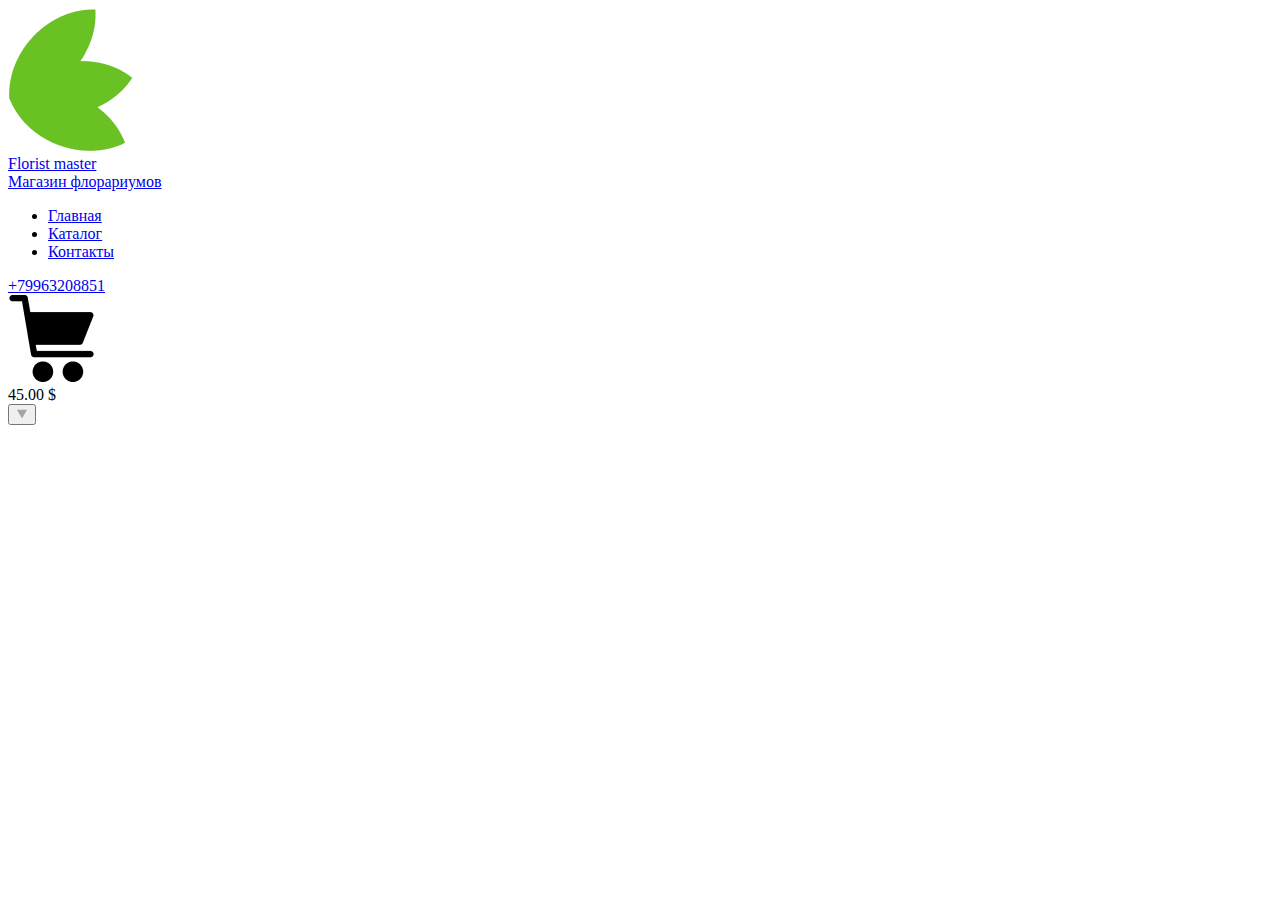
==== index.html @ 951f6f9a "Загрузка проекта" ====
<!DOCTYPE html>
<html lang="en">
<head>
    <meta charset="UTF-8">
    <meta http-equiv="X-UA-Compatible" content="IE=edge">
    <meta name="viewport" content="width=device-width, initial-scale=1.0">
    <title>Магазин флорариум</title>
</head>
<body>
  <div class="wrapper">
      <header class="header">
          <div class="container">
              <a href="#!" class="logo"> 
                <div class="logo__imd-wrap">
                    <img src="img/logo.png" alt="" class="logo__img">
                </div>
                <div class="logo__desk">
                    <div class="logo__title">Florist master</div>
                    <div class="logo__subtitle">Магазин флорариумов</div>
                    <nav class="nav">
                        <ul class="nav__list">
                            <li class="nav__item">
                                <a href="#!" class="nav__link">Главная</a>
                        </li>
                            <li class="nav__item">
                                <a href="#!" class="nav__link">Каталог</a>
                            </li>
                            <li class="nav__item">
                                <a href="#!" class="nav__link">Контакты</a>
                        </li>
                        </ul>
                    </nav>
                    <a href="tel:+79963208851" class="tel">+79963208851</a> 
                    <div class="cart">
                        <a href="!#" class="cart__img-warp">
                            <img src="img/icons/shopping_cart.png" alt="cart" class="cart__img">
                            </a>
                            <div class="cart__price">
                                <span class="cart__value" id="price__value">45.00</span>
                                <span class="cart__value">$</span>
                            </div>
                            <button class="cart__btn">
                                <img src="img/icons/cart__btn.svg" alt="" class="cart__bth-img">
                            </button>
              </a>
          </div>
      </header>
   </div>  
</body>
</html>
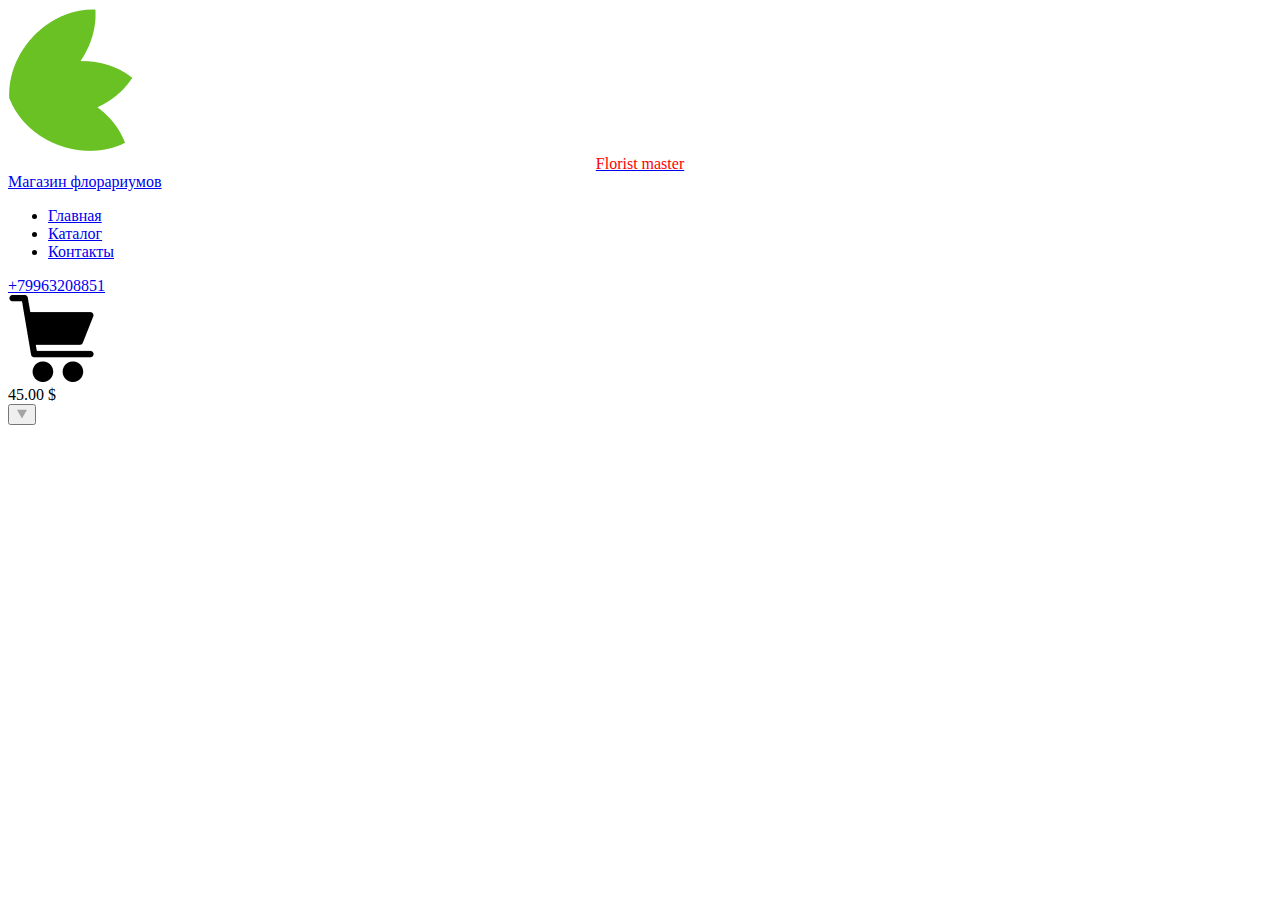
==== commit e7923326: "Add files via upload" ====
--- a/index.html
+++ b/index.html
@@ -4,7 +4,8 @@
     <meta charset="UTF-8">
     <meta http-equiv="X-UA-Compatible" content="IE=edge">
     <meta name="viewport" content="width=device-width, initial-scale=1.0">
-    <title>Магазин флорариум</title>
+    <title>Флорариумы</title>
+    <link rel="stylesheet" href="css/style.css">
 </head>
 <body>
   <div class="wrapper">
--- a/css/style.css
+++ b/css/style.css
@@ -0,0 +1,4 @@
+.logo__title {
+    color:red;
+    text-align: center;
+}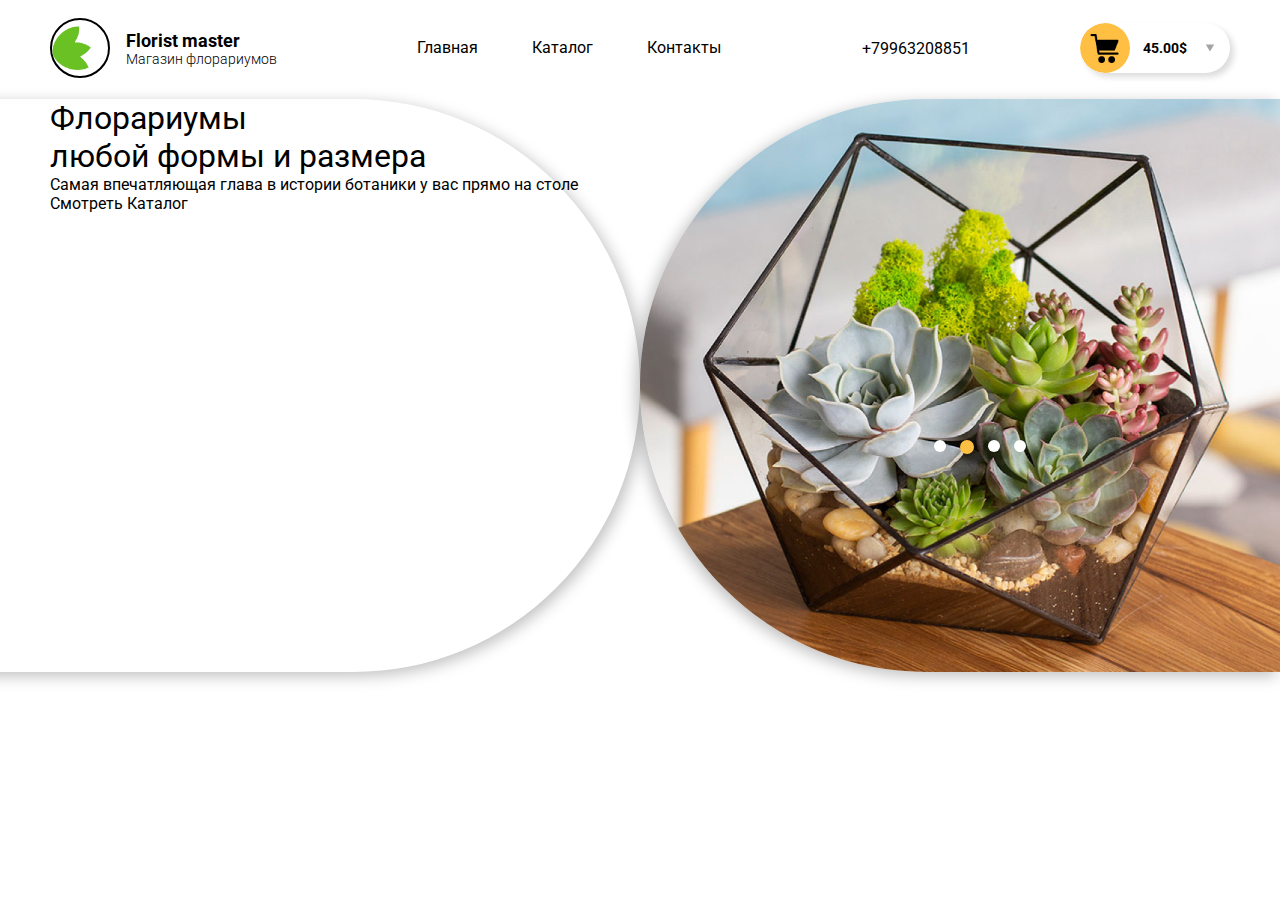
==== commit 5fae46a6: "версия после 7 занятия" ====
--- a/index.html
+++ b/index.html
@@ -5,19 +5,26 @@
     <meta http-equiv="X-UA-Compatible" content="IE=edge">
     <meta name="viewport" content="width=device-width, initial-scale=1.0">
     <title>Флорариумы</title>
+    <link rel="preconnect" href="https://fonts.googleapis.com">
+    <link rel="preconnect" href="https://fonts.gstatic.com" crossorigin>
+    <link href="https://fonts.googleapis.com/css2?family=Roboto:wght@300;400;700&display=swap" rel="stylesheet">
+    <link rel="styleseet" href="/css/normalize.css">
     <link rel="stylesheet" href="css/style.css">
+
 </head>
 <body>
   <div class="wrapper">
-      <header class="header">
-          <div class="container">
+      <header class="header"> 
+          <div class="container header__container">
               <a href="#!" class="logo"> 
                 <div class="logo__imd-wrap">
                     <img src="img/logo.png" alt="" class="logo__img">
                 </div>
-                <div class="logo__desk">
+                <div class="logo__desc">
                     <div class="logo__title">Florist master</div>
                     <div class="logo__subtitle">Магазин флорариумов</div>
+                    </div>
+                    </a>
                     <nav class="nav">
                         <ul class="nav__list">
                             <li class="nav__item">
@@ -42,10 +49,34 @@
                             </div>
                             <button class="cart__btn">
                                 <img src="img/icons/cart__btn.svg" alt="" class="cart__bth-img">
-                            </button>
-              </a>
+                </button>              
           </div>
-      </header>
-   </div>  
+        </div> 
+    </header>    
+   <section class="hero" id="hero">
+        <div class="hero__desc">
+            <div class="container">
+                <div class="hero__content">
+                    <h1 class="title">
+                        Флорариумы <br> любой формы и размера
+                    </h1>
+                    <p class="subtitle-hero__subtitle">Самая впечатляющая глава в истории ботаники у вас прямо на столе 
+                    </p>
+                    <a href="#!" class="btn-hero__link">Смотреть Каталог
+                    </a>
+                </div>
+            </div>
+        </div>
+            <div class="hero__slider">
+                <ul class="dots">
+                    <li class="dot"></li>
+                    <li class="dot active"></li>
+                    <li class="dot"></li>
+                    <li class="dot"></li>
+                </ul>
+                <img src="img/hero_img.jpg" alt="Флорариум" class="hero__slide">            
+        </div>
+    </section>
+   </div>
 </body>
-</html>+</html>
--- a/css/style.css
+++ b/css/style.css
@@ -1,4 +1,293 @@
+* {
+    box-sizing: border-box;
+}
+
+body, html {
+    margin: 0;
+    height: 100%;    
+}
+
+body {
+    font-family: 'Roboto', sans-serif;
+    -webkit-font-smoothing: antialiased; /*Сглаживание шрифтов*/
+    -moz-osx-font-smoothing: grayscale;  /*Сглаживание шрифтов на Мозилле*/
+    color: #000000;
+}
+
+ul {
+    margin: 0;
+    padding: 0;
+    list-style: none; /*Убрали точки*/
+}
+
+h1, h2, h3, h4, h5, h6 {
+    margin: 0;
+    font-weight: normal;
+}
+
+p {
+    margin: 0;
+    padding: 0;
+}
+
+a {
+    text-decoration: none; /*убираем подчеркивание ссылок*/
+    color: #000000;
+}
+
+.wrapper {
+    min-height: 100%;
+    width: 100%;
+    overflow: hidden; /*отсечение всего что выходит за пределы wrapper*/
+    position: relative;
+}
+
+.container {
+    max-width: 1210px;
+    padding: 0px 15px;
+    margin: 0 auto; /*Выравнивание контейнера по центру*/
+}
+
+
+/*HEADER*/
+.header {}
+
+.header__container {
+    display: flex;
+    justify-content: space-between;
+    align-items: center; /*элементы выравнятся по центру*/
+    padding-top: 18px;
+    padding-bottom: 21px;
+}
+
+.logo {
+    background-color:;
+    display: flex;
+    align-items: center;       
+}
+
+.logo__imd-wrap {
+    border: 2px solid #000000;
+    height: 60px;
+    width: 60px;
+    overflow: hidden;
+    border-radius: 50%;
+    margin-right: 16px;
+    display: flex;
+    align-items: center;
+    flex-shrink: 0; /*Запрентили логотипу ужиматься*/
+}
+
+.logo__img {
+width: 70%;
+height: 80%;
+object-fit: contain;
+}
+
+.logo__desk {
+    line-height: 131.19%; 
+}
+
 .logo__title {
-    color:red;
-    text-align: center;
-}+    font-weight: 700;
+    font-size: 18px;    
+}
+
+.logo__subtitle {
+    font-weight: 300;
+    font-size: 14px;
+}
+
+.nav {
+    margin: 0px 30px;
+    
+}
+
+.nav__list {
+    display: flex;
+}
+
+.nav__item {
+    margin-right: 54px; 
+    border-bottom: 1px solid transparent; /*transparent - линия прозрачного цвета*/
+    border-bottom-width: ;
+    border-bottom-style: ;
+    border-bottom-color: ;
+    transition: all 0.3s;
+}
+
+.nav__item:hover {
+    border-bottom-color: black;     
+}
+
+
+.nav__item:last-child {
+    margin-right: 0;  
+}
+
+.nav__item:hover .nav__link {
+    text-shadow: 0px 0px 1px black; /*Добавили тень при наведении курсорв*/
+}
+
+.tel {
+}
+
+.cart {
+    display: flex;
+    align-items: center;
+    background: #FFFFFF;
+    box-shadow: 4px 4px 6px rgba(0, 0, 0, 0.14);
+    border-radius: 50px;
+    overflow: hidden;
+    padding-right: 15px;
+    
+
+}
+
+.cart__img-warp {
+    width: 50px;
+    height: 50px;
+    border-radius: 50%;
+    overflow: hidden;
+    background: #FFBF42;
+    display: flex;
+    align-items: center;
+    justify-content: center;
+}
+
+.cart__img-warp:hover {
+    background: #d49c2a;   
+}
+
+
+.cart__img-warp:active {
+    transform: translate(0px, 1px); /*корзина опускается на 1px при зажатой кнопке*/ 
+}
+.cart__img {
+    width: 58%;
+    height: 58%;
+    object-fit: contain;
+    transition: all 0.3s;        
+}
+
+.cart__price {
+    margin: 0px 18px 0px 13px;
+    font-weight: 700;
+    font-size: 0;
+}
+
+.cart__value {
+    font-size: 14px;
+}
+
+.cart__btn {
+    display: block;
+    border: none;
+    padding: 0px;
+    background: none;
+    background: none;
+    cursor: pointer;
+    width: 10px;
+    height: 10px;  
+    display: flex;
+    align-items: center; 
+    justify-content: center;     
+}
+
+.cart__bth-img {
+    width: 100%;
+    height: 100%;
+    object-fit: contain; /*помещение в родителя с сохранением пропорций*/
+}
+
+/*HEADER END*/
+
+/*HERO*/
+.hero {
+    height: 573px;
+    display: flex;
+}
+
+.hero__desc, .hero__slider {
+    height: 100%;
+    position: relative;
+}
+
+.hero__desc {
+    flex: 0 0 100%;
+}
+
+.hero__desc::after {
+    content: '';
+    display: block;
+    position: absolute;
+    height: 100%;
+    width: 100%;
+    background: #FFFFFF;
+    box-shadow: 4px 4px 15px rgba(0, 0, 0, 0.25);
+    border-radius: 0px 500px 500px 0px;
+    top: 0;
+    right: 50%;
+    z-index: -10;
+
+}
+
+.hero__content {
+}
+
+.title {
+}
+
+.subtitle-hero__subtitle {
+}
+
+.btn-hero__link {
+}
+
+.hero__slider {    
+    flex: 0 0 50%;
+    transform: translate(-100%, 0%);
+    overflow: hidden;
+    box-shadow: -4px 4px 15px rgba(0, 0, 0, 0.25);
+    border-radius: 500px 0px 0px 500px;
+
+}
+
+.dots {
+    display: flex;
+    position: absolute;
+    margin-left: 46%;
+    bottom: 38%;
+}
+
+.dot {
+    margin-right: 14px;
+    width: 12px;
+    height: 12px;
+    border-radius: 50%;
+    background-color: #FFFFFF;
+    cursor: pointer;
+    transition: all 0.3;
+}
+
+.dot:last-child {
+    margin-right: 0px;
+}
+
+.dot:hover {
+    background: #FFBF42;
+}
+
+.dot.active {
+    background: #FFBF42;
+    width: 14px;
+    height: 14px;
+}
+
+.hero__slide {
+    width: 100%;
+    height: 100%;
+    object-fit: cover;
+}
+
+
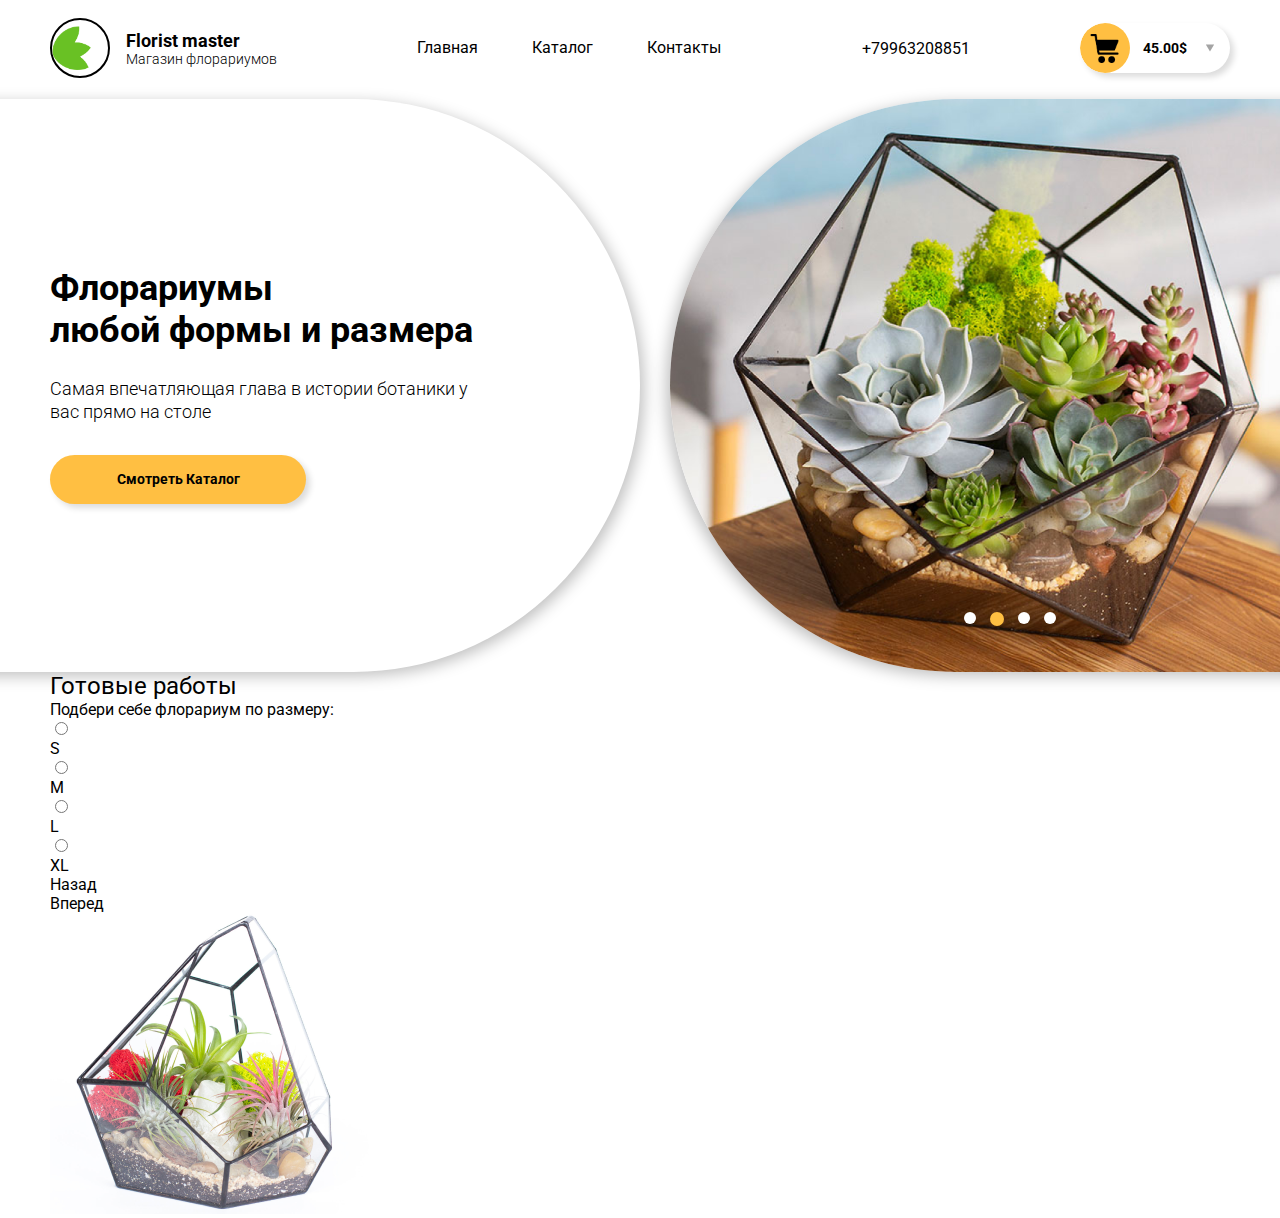
==== commit 990fcc81: "Версия 15.09.2022" ====
--- a/index.html
+++ b/index.html
@@ -3,13 +3,13 @@
 <head>
     <meta charset="UTF-8">
     <meta http-equiv="X-UA-Compatible" content="IE=edge">
-    <meta name="viewport" content="width=device-width, initial-scale=1.0">
+    <meta name="viewport" content="width=device-width, initial-scale=1.0, shrink-to-fit='no'">
     <title>Флорариумы</title>
     <link rel="preconnect" href="https://fonts.googleapis.com">
     <link rel="preconnect" href="https://fonts.gstatic.com" crossorigin>
     <link href="https://fonts.googleapis.com/css2?family=Roboto:wght@300;400;700&display=swap" rel="stylesheet">
     <link rel="styleseet" href="/css/normalize.css">
-    <link rel="stylesheet" href="css/style.css">
+    <link rel="stylesheet" href="css/main.css">
 
 </head>
 <body>
@@ -51,18 +51,21 @@
                                 <img src="img/icons/cart__btn.svg" alt="" class="cart__bth-img">
                 </button>              
           </div>
+          <div class="header__burger">
+            <span class="header__burger-el"></span>
+        </div>        
         </div> 
     </header>    
    <section class="hero" id="hero">
         <div class="hero__desc">
-            <div class="container">
+            <div class="container hero__container">
                 <div class="hero__content">
                     <h1 class="title">
                         Флорариумы <br> любой формы и размера
                     </h1>
-                    <p class="subtitle-hero__subtitle">Самая впечатляющая глава в истории ботаники у вас прямо на столе 
+                    <p class="subtitle hero__subtitle">Самая впечатляющая глава в истории ботаники у вас прямо на столе 
                     </p>
-                    <a href="#!" class="btn-hero__link">Смотреть Каталог
+                    <a href="#!" class="btn hero__link">Смотреть Каталог
                     </a>
                 </div>
             </div>
@@ -77,6 +80,57 @@
                 <img src="img/hero_img.jpg" alt="Флорариум" class="hero__slide">            
         </div>
     </section>
+    <section class="product" id="product">
+        <div class="container">
+            <h2 class="secsion__title">Готовые работы</h2>
+            <div class="subtitle product__subtitle">
+                Подбери себе флорариум по размеру:
+            </div>
+            <ul class="product__size-list">
+                <li class="product__size">
+                    <label>
+                        <input type="radio" name="size" value="s" class="product__check">
+                        <div class="product__check-fake">S</div>
+                    </label>
+                </li>
+                <li class="product__size">
+                    <label>
+                        <input type="radio" name="size" value="m" class="product__check">
+                        <div class="product__check-fake">M</div>
+                    </label>
+                </li>
+                <li class="product__size">
+                    <label>
+                        <input type="radio" name="size" value="l" class="product__check">
+                        <div class="product__check-fake">L</div>
+                    </label>
+                </li>
+                <li class="product__size">
+                    <label>
+                        <input type="radio" name="size" value="xl" class="product__check">
+                        <div class="product__check-fake">XL</div>
+                    </label>
+                </li>
+            </ul>
+            <div class="product slider">
+                <div class="product__slider-ctrls">
+                    <div class="arrow product__slider-ctrll--prev">
+                        Назад
+                    </div>
+                    <div class="arrow product__slider-ctrll--next">
+                        Вперед
+                    </div>
+                </div>
+                <ul class="product__list">
+                    <li class="product__item">
+                        <div class="product__img-wrap">
+                            <img src="img/finished_work/oazis.png" alt="Оазис" class="product__img">
+                        </div>
+                    </li>
+                </ul>
+            </div>            
+        </div>
+    </section>
    </div>
 </body>
 </html>
--- a/css/main.css
+++ b/css/main.css
@@ -0,0 +1,3 @@
+@import url(style.css);
+@import url(media-tablet.css);
+@import url(media-mobile.css);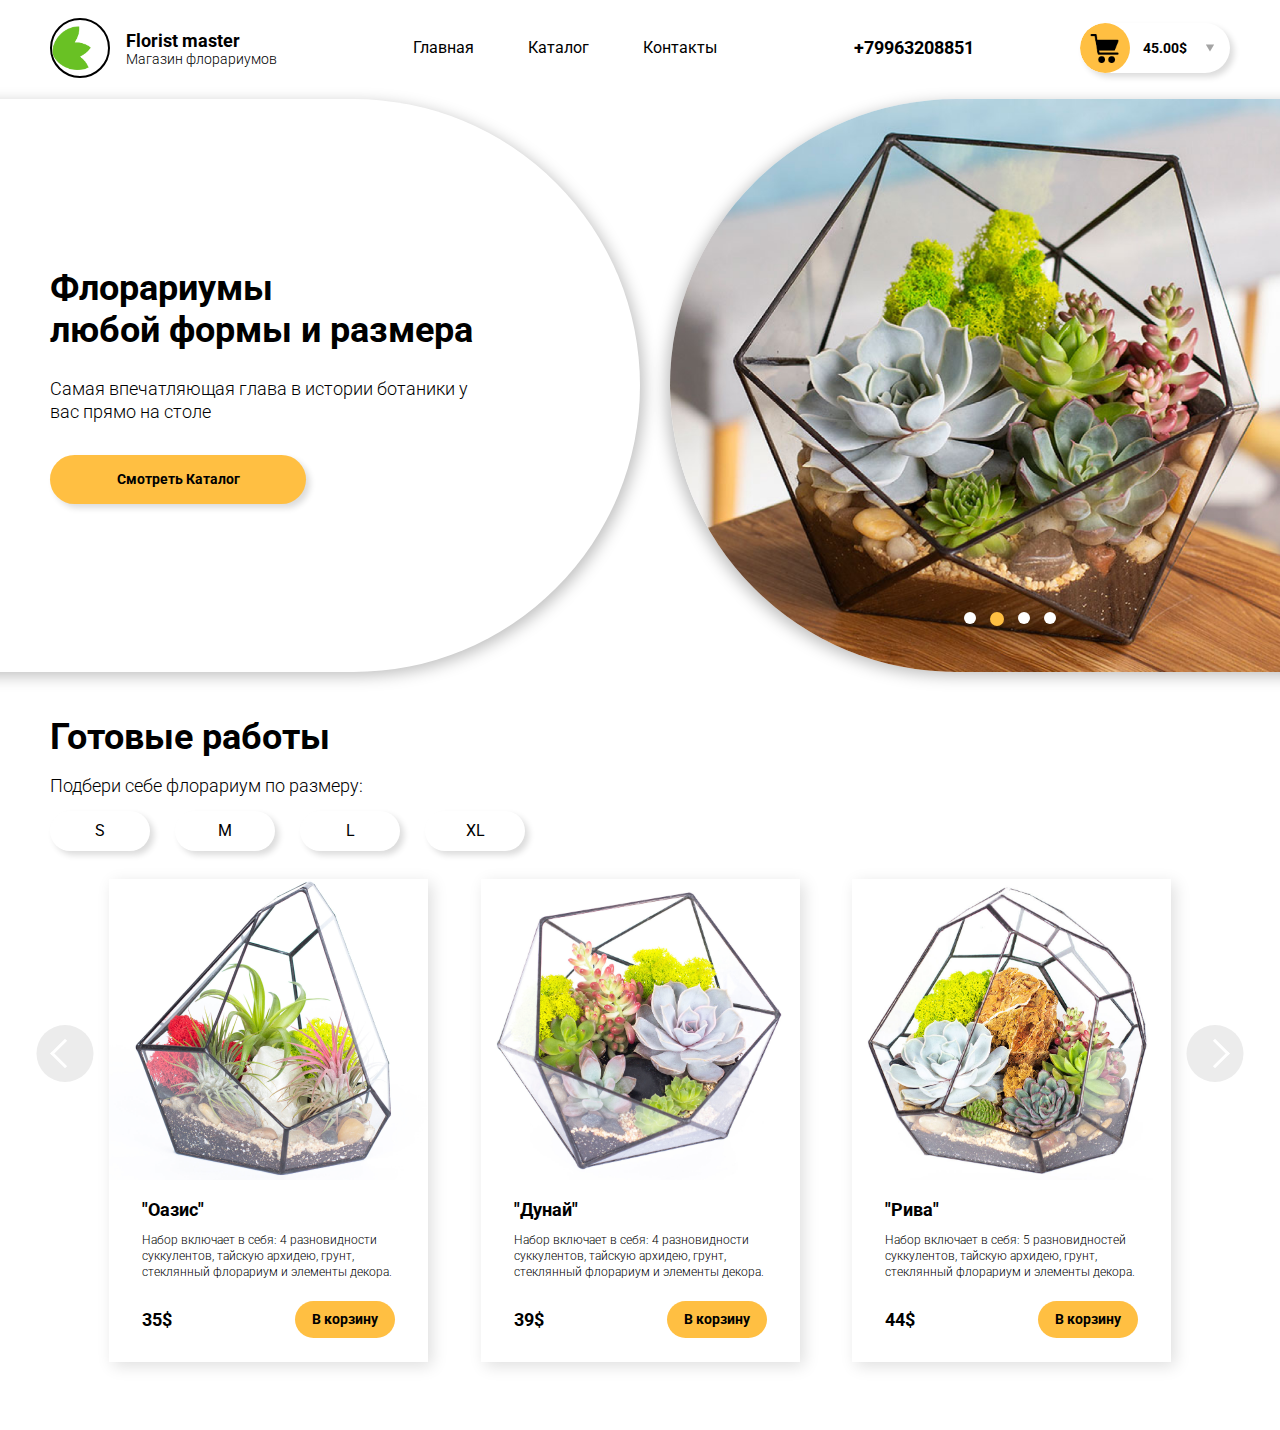
==== commit 1f6c696e: "18.09.2022 - перед гридами" ====
--- a/index.html
+++ b/index.html
@@ -112,20 +112,57 @@
                     </label>
                 </li>
             </ul>
-            <div class="product slider">
+            <div class="product__slider">
                 <div class="product__slider-ctrls">
-                    <div class="arrow product__slider-ctrll--prev">
+                    <div class="arrow product__slider-ctrl--prev">
                         Назад
                     </div>
-                    <div class="arrow product__slider-ctrll--next">
+                    <div class="arrow product__slider-ctrl--next">
                         Вперед
-                    </div>
+                    </div>                
                 </div>
                 <ul class="product__list">
                     <li class="product__item">
                         <div class="product__img-wrap">
                             <img src="img/finished_work/oazis.png" alt="Оазис" class="product__img">
                         </div>
+                        <div class="product__desc">
+                            <div class="product__name">"Оазис"</div>
+                            <p class="product__info">Набор включает в себя: 4 разновидности суккулентов, тайскую архидею, грунт, стеклянный флорариум и элементы декора.                                
+                            </p> 
+                            <div class="product__buy">
+                                <div class="product__price">35$</div>
+                                <div class="product__buy-btn btn">В корзину</div>
+                            </div>                           
+                        </div>                        
+                    </li>
+                    <li class="product__item">
+                        <div class="product__img-wrap">
+                            <img src="img/finished_work/dunay.png" alt="Оазис" class="product__img">
+                        </div>
+                        <div class="product__desc">
+                            <div class="product__name">"Дунай"</div>
+                            <p class="product__info">Набор включает в себя: 4 разновидности суккулентов, тайскую архидею, грунт, стеклянный флорариум и элементы декора.                                
+                            </p>
+                            <div class="product__buy">
+                                <div class="product__price">39$</div>
+                                <div class="product__buy-btn btn">В корзину</div>
+                            </div>                            
+                        </div>                        
+                    </li>
+                    <li class="product__item">
+                        <div class="product__img-wrap">
+                            <img src="img/finished_work/riva.png" alt="Оазис" class="product__img">
+                        </div>
+                        <div class="product__desc">
+                            <div class="product__name">"Рива"</div>
+                            <p class="product__info">Набор включает в себя: 5 разновидностей суккулентов, тайскую архидею, грунт, стеклянный флорариум и элементы декора.                                
+                            </p>
+                            <div class="product__buy">
+                                <div class="product__price">44$</div>
+                                <div class="product__buy-btn btn">В корзину</div>
+                            </div>                            
+                        </div>                        
                     </li>
                 </ul>
             </div>            
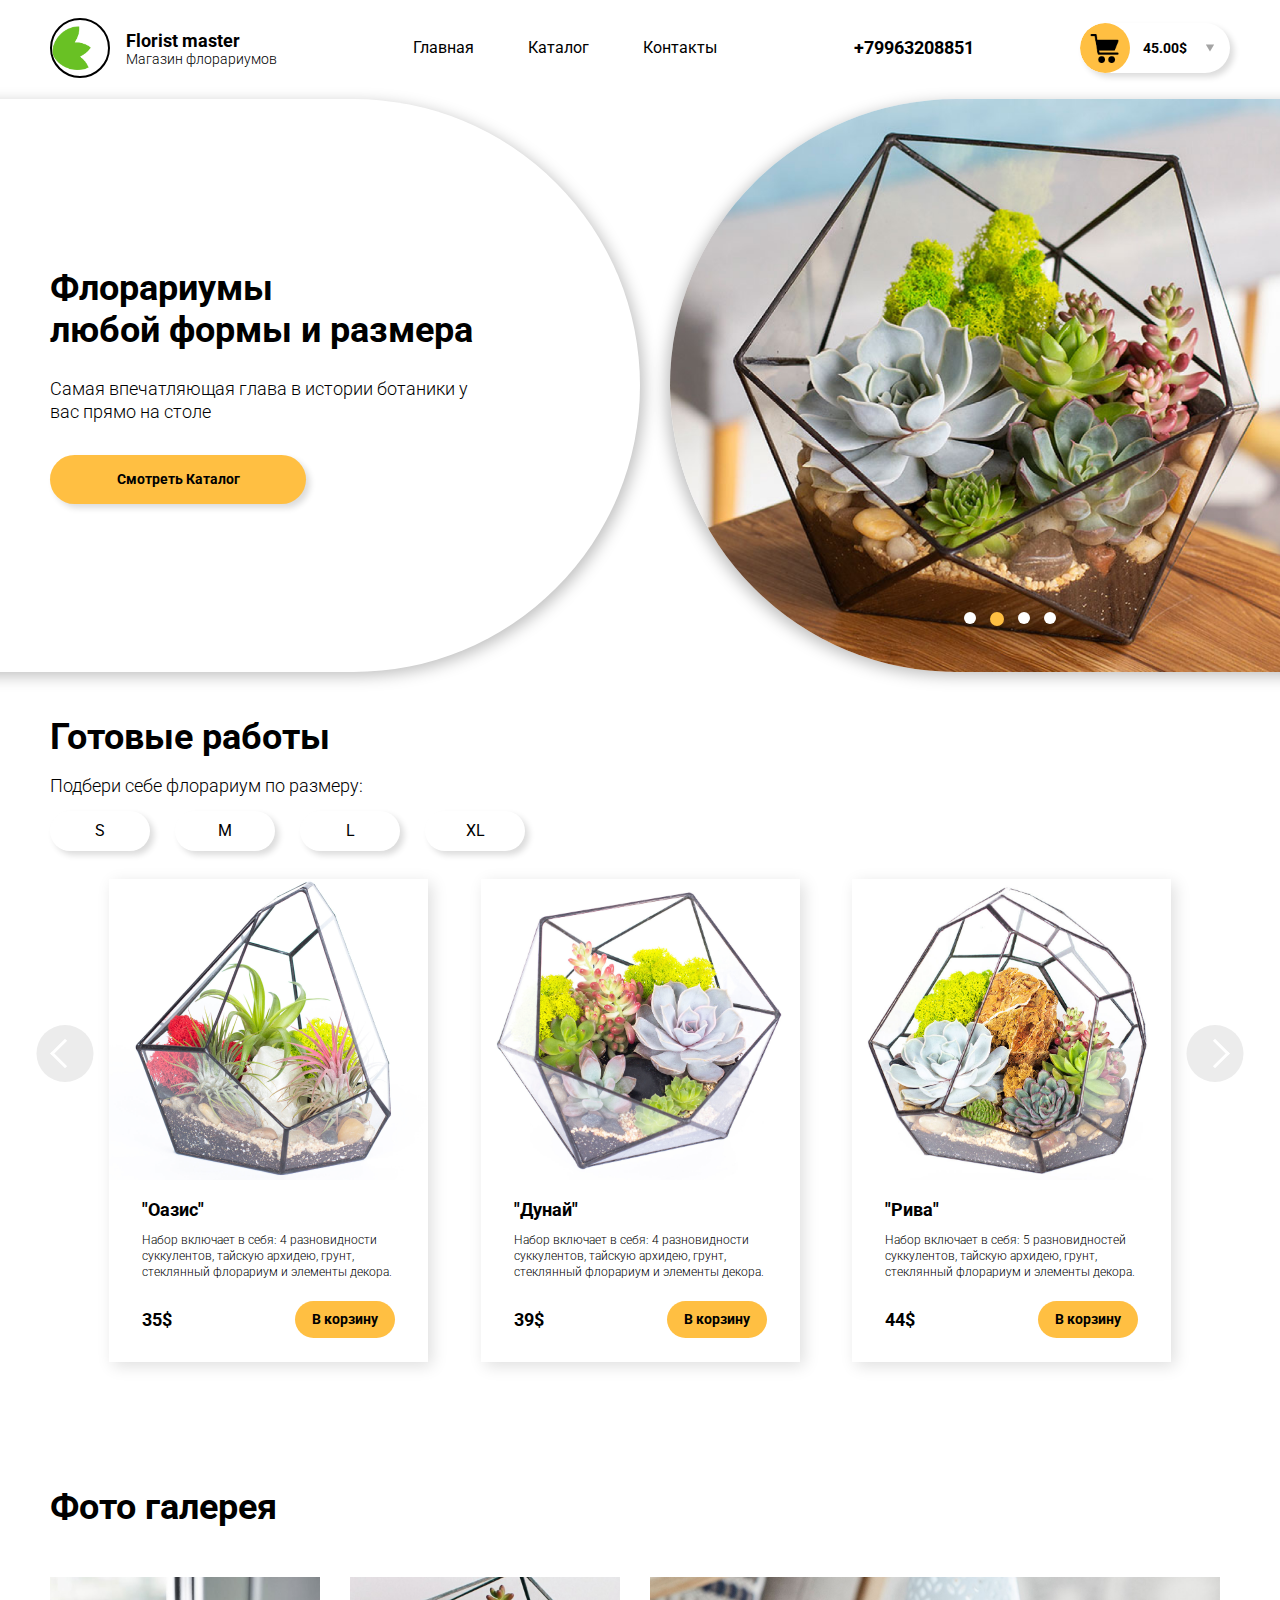
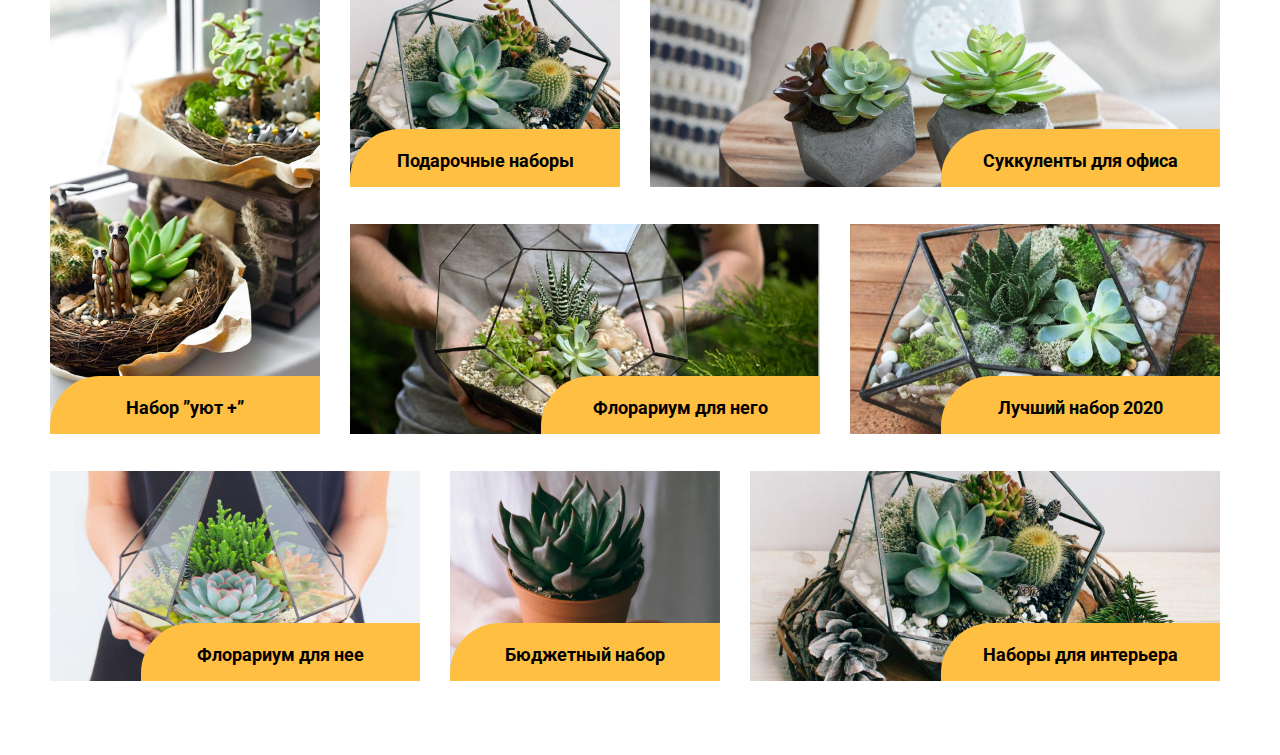
==== commit c6278eee: "18.09.2022 гриды + вопросы по адаптиву" ====
--- a/index.html
+++ b/index.html
@@ -168,6 +168,48 @@
             </div>            
         </div>
     </section>
+    <section class="gallery">
+        <div class="container">
+            <div class="section-title gallery__title">Фото галерея                
+            </div>
+            <div class="gallery__items">
+                <a href="!#" class="gallery__item gallery__item--big">
+                    <img src="img/photo_gallery/uyut.jpg" alt="Уют" class="gallery__img">
+                    <div class="galery__name">Набор ”уют +”</div>                 
+                </a>
+                <a href="!#" class="gallery__item gallery__item--s">
+                    <img src="img/photo_gallery/Present.jpg" alt="Подарочные наборы" class="gallery__img">
+                    <div class="galery__name">Подарочные наборы</div>                 
+                </a>
+                <a href="!#" class="gallery__item gallery__item--xl">
+                    <img src="img/photo_gallery/Succulents.jpg" alt="Для офиса" class="gallery__img">
+                    <div class="galery__name">Суккуленты для офиса</div>                 
+                </a>
+                <a href="!#" class="gallery__item gallery__item--l">
+                    <img src="img/photo_gallery/Florarium.jpg" alt="Флорариум для него" class="gallery__img">
+                    <div class="galery__name">Флорариум для него</div>                 
+                </a>
+                <a href="!#" class="gallery__item gallery__item--m">
+                    <img src="img/photo_gallery/Best.jpg" alt="2020" class="gallery__img">
+                    <div class="galery__name">Лучший набор 2020</div>                 
+                </a>
+                <a href="!#" class="gallery__item gallery__item--m">
+                    <img src="img/photo_gallery/Floriana_for_her.jpg" alt="Для нее" class="gallery__img">
+                    <div class="galery__name">Флорариум для нее</div>                 
+                </a>
+                <a href="!#" class="gallery__item gallery__item--s">
+                    <img src="img/photo_gallery/Budget.jpg" alt="Бюджет" class="gallery__img">
+                    <div class="galery__name">Бюджетный набор</div>                 
+                </a>
+                <a href="!#" class="gallery__item gallery__item--l">
+                    <img src="img/photo_gallery/interier.jpg" alt="Интерьер" class="gallery__img">
+                    <div class="galery__name">Наборы для интерьера</div>                 
+                </a>
+
+            </div>
+        </div>
+
+    </section>
    </div>
 </body>
 </html>
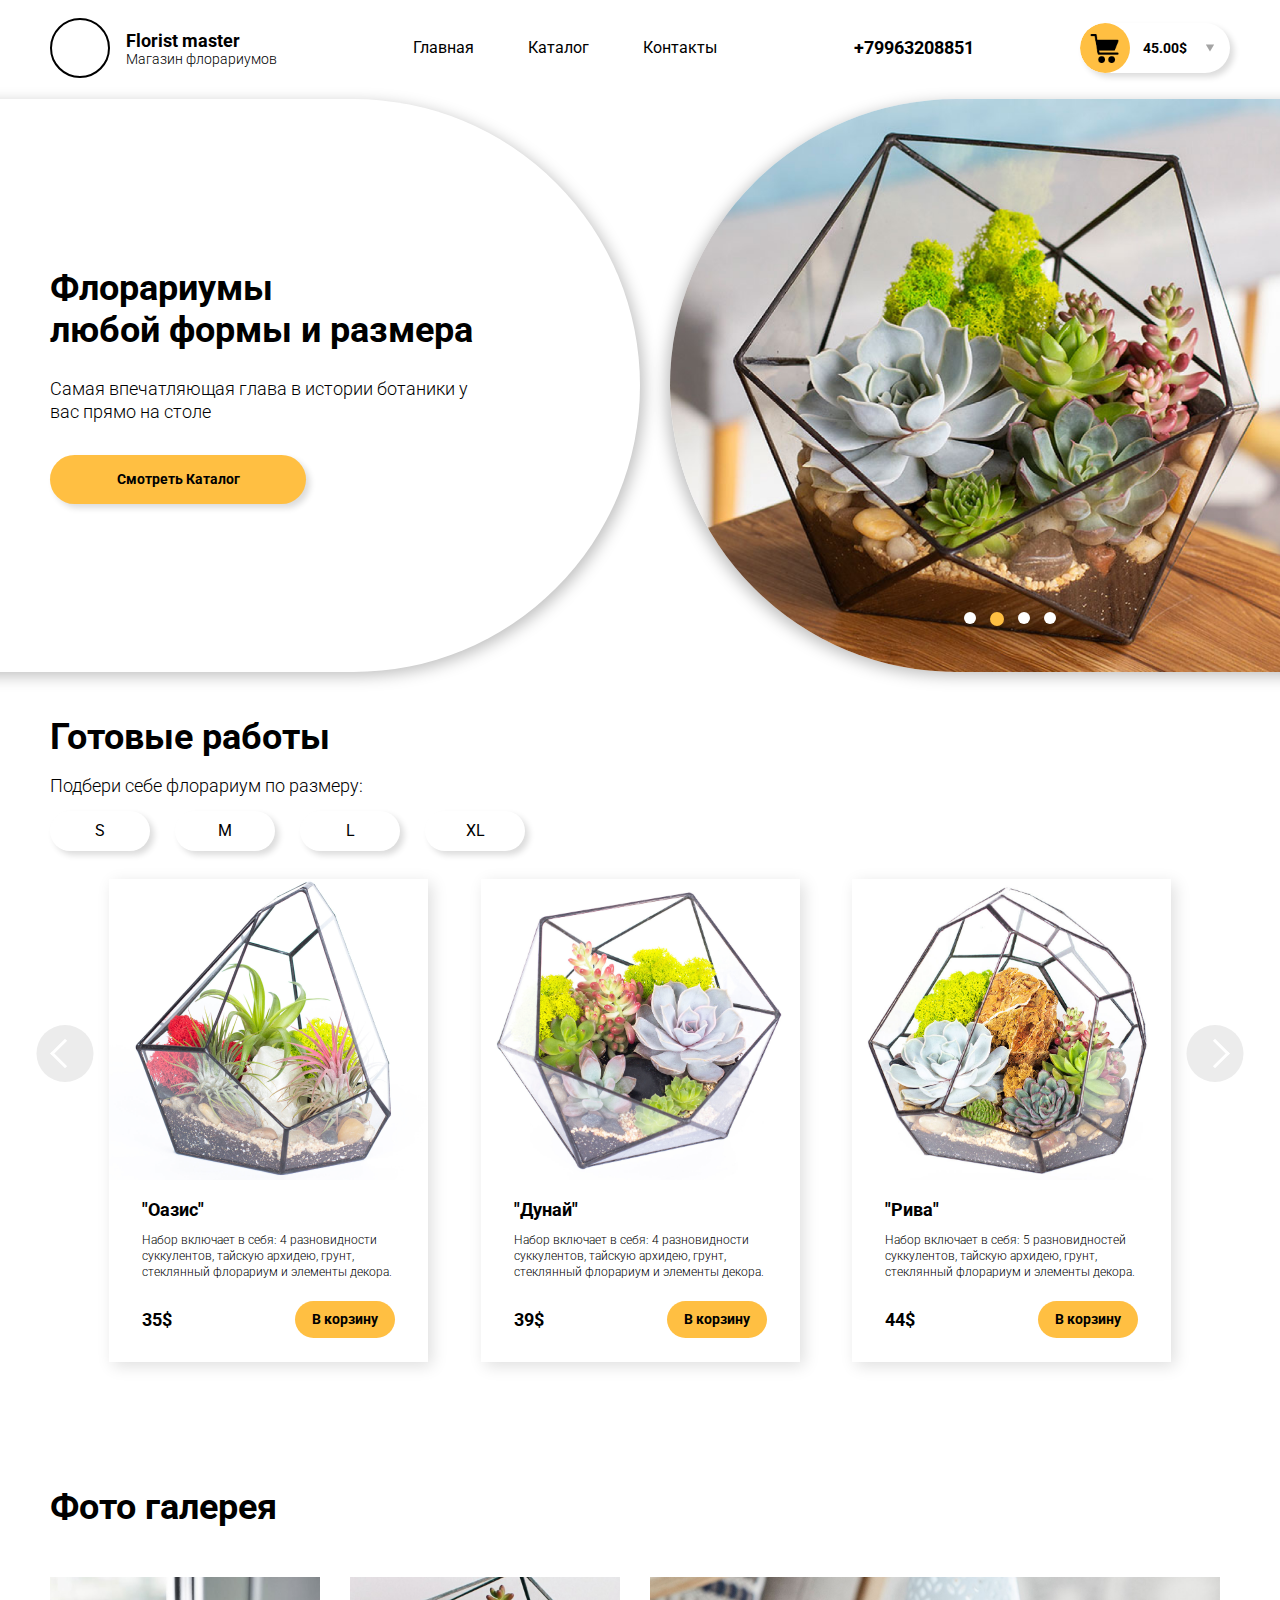
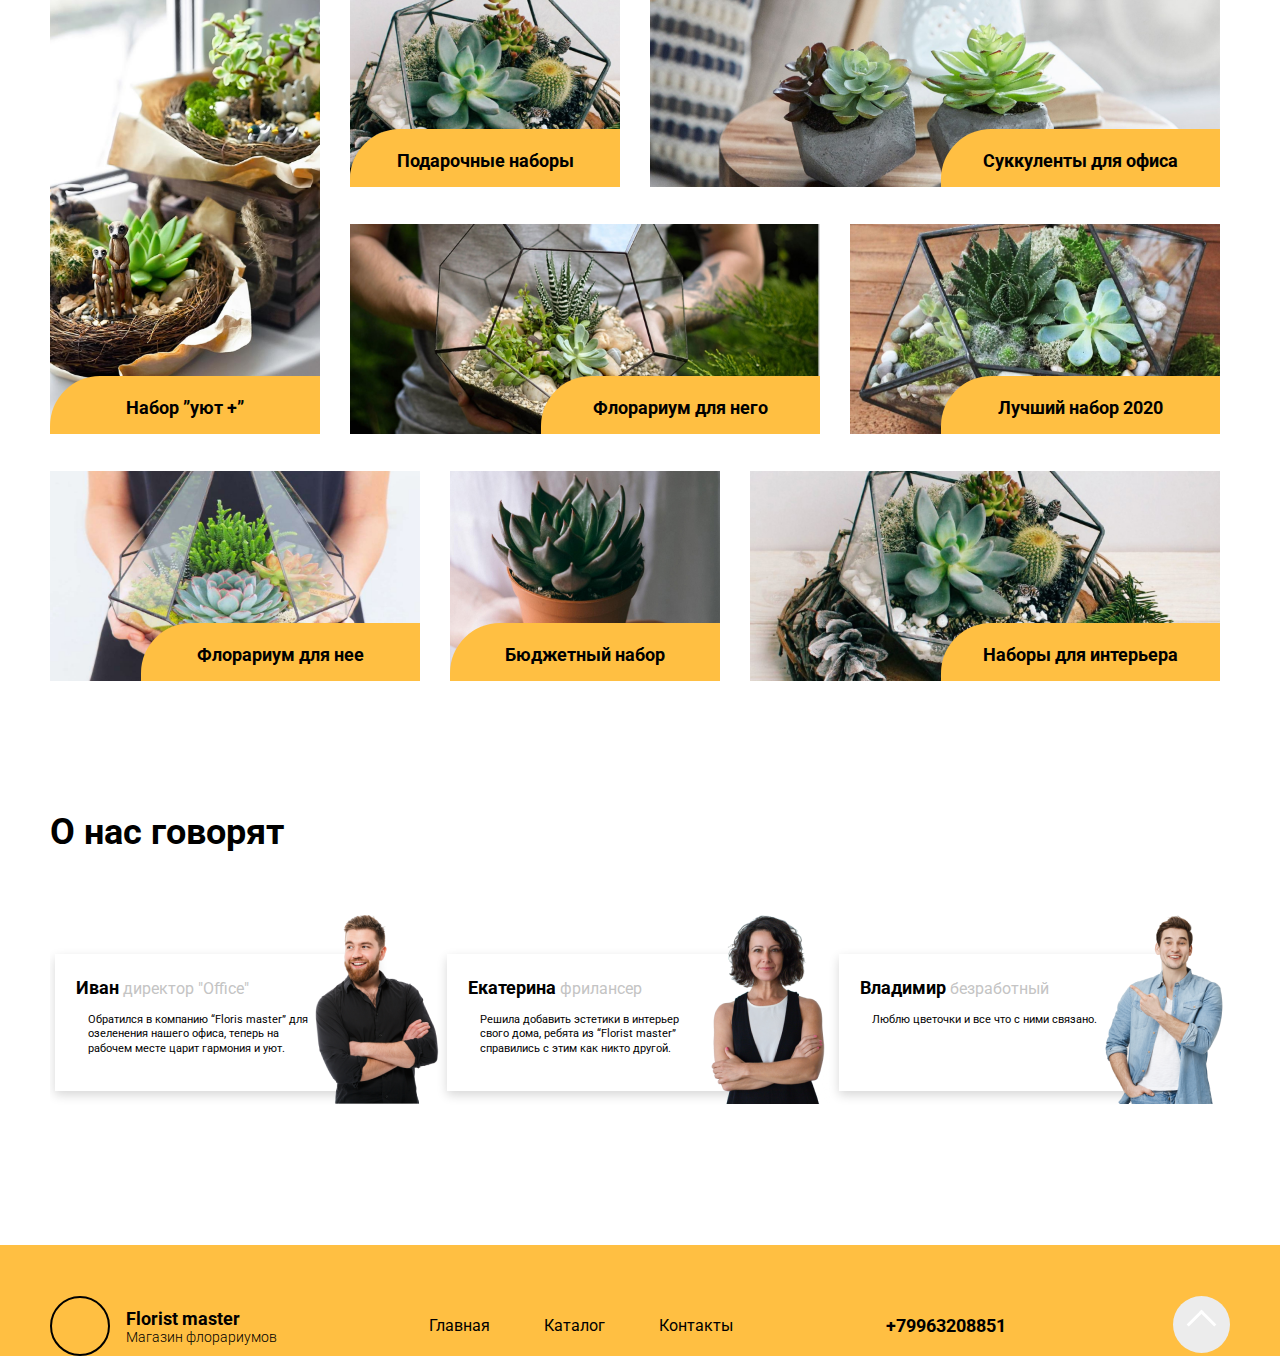
==== commit a9504d11: "21.09.2022 21-00" ====
--- a/index.html
+++ b/index.html
@@ -13,7 +13,8 @@
 
 </head>
 <body>
-  <div class="wrapper">
+  <section class="wrapper">
+    <div class="content-wrapp">
       <header class="header"> 
           <div class="container header__container">
               <a href="#!" class="logo"> 
@@ -205,11 +206,91 @@
                     <img src="img/photo_gallery/interier.jpg" alt="Интерьер" class="gallery__img">
                     <div class="galery__name">Наборы для интерьера</div>                 
                 </a>
-
-            </div>
-        </div>
-
-    </section>
+            </div>
+        </div>
+    </section>
+    <section class="feetback" id="feetback">
+        <div class="container">
+            <h2 class="section__title feetback__title">О нас говорят</h2>
+            <div class="feetback__list-wrap">
+                <ul class="feetback__list">
+                    <li class="feetback__item">
+                        <div class="feetback__text-block">
+                        <div class="feetback__users">                            
+                            <span class="feetback__name">Иван</span>
+                            <span class="feetback__profession">директор "Office"</span>
+                        </div>
+                        <p class="feetback__text">Обратился в компанию “Floris master” для озеленения нашего офиса, теперь на рабочем месте царит гармония и уют.                           
+                        </p>                        
+                    </div>
+                    <div class="feetback__avatar">
+                        <img src="img/rev__photo/ivan.png" alt="Иван" class="feetback__pic">
+                    </div>
+                    </li>
+                    <li class="feetback__item">
+                        <div class="feetback__text-block">
+                        <div class="feetback__users">                            
+                            <span class="feetback__name">Екатерина</span>
+                            <span class="feetback__profession">фрилансер</span>
+                        </div>
+                        <p class="feetback__text">Решила добавить эстетики в интерьер свого дома, ребята из “Florist master” справились с этим как никто другой.                           
+                        </p>                        
+                    </div>
+                    <div class="feetback__avatar">
+                        <img src="img/rev__photo/kate.png" alt="Екатерина" class="feetback__pic">
+                    </div>
+                    </li>
+                    <li class="feetback__item">
+                        <div class="feetback__text-block">
+                        <div class="feetback__users">                            
+                            <span class="feetback__name">Владимир</span>
+                            <span class="feetback__profession">безработный</span>
+                        </div>
+                        <p class="feetback__text">Люблю цветочки и все что с ними связано.                           
+                        </p>                        
+                    </div>
+                    <div class="feetback__avatar">
+                        <img src="img/rev__photo/vladimir.png" alt="Владимир" class="feetback__pic">
+                    </div>
+                    </li>              
+                </ul>
+            </div>            
+        </div>
+    </div>
+    </section>
+    <footer class="footer" id="footer">
+        <div class="container">
+            <div class="footer__container">
+                <div class="footer__content">
+                    <a href="#!" class="logo"> 
+                        <div class="logo__imd-wrap">
+                            <img src="img/logo.png" alt="" class="logo__img">
+                        </div>
+                        <div class="logo__desc">
+                            <div class="logo__title">Florist master</div>
+                            <div class="logo__subtitle">Магазин флорариумов</div>
+                            </div>
+                            </a>
+                            <nav class="nav">
+                                <ul class="nav__list">
+                                    <li class="nav__item">
+                                        <a href="#!" class="nav__link">Главная</a>
+                                </li>
+                                    <li class="nav__item">
+                                        <a href="#!" class="nav__link">Каталог</a>
+                                    </li>
+                                    <li class="nav__item">
+                                        <a href="#!" class="nav__link">Контакты</a>
+                                </li>
+                                </ul>
+                            </nav>
+                            <a href="tel:+79963208851" class="tel">+79963208851</a>
+                        </div>
+                        <a href="#header" class="footer__link arrow"></a>
+                    
+            </div>
+        </div>
+    </footer>
    </div>
 </body>
 </html>
